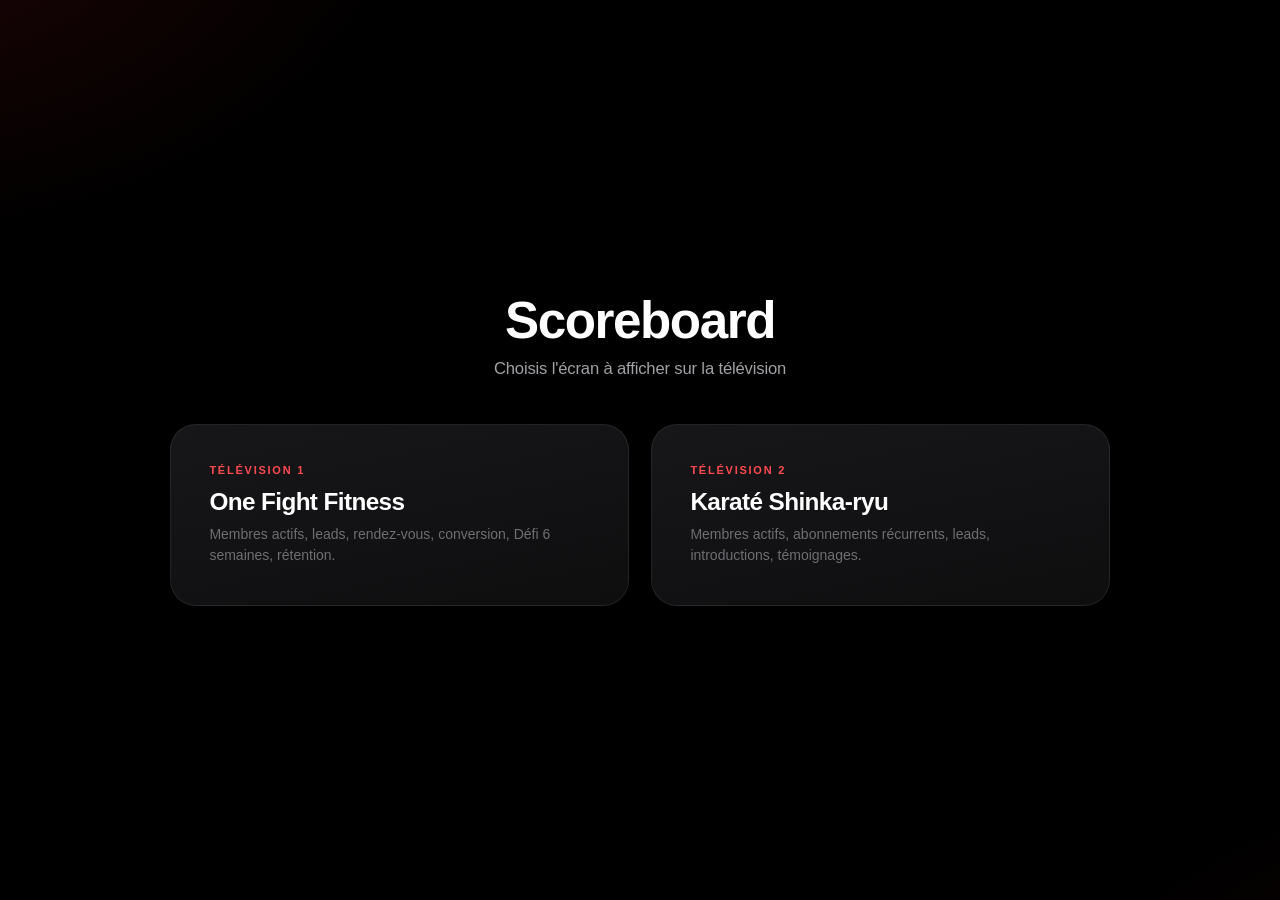
==== index.html @ 1d0366c6 "Add files via upload" ====
<!DOCTYPE html>
<html lang="fr-CA">
<head>
<meta charset="utf-8">
<meta http-equiv="Cache-Control" content="no-cache, no-store, must-revalidate">
<meta http-equiv="Pragma" content="no-cache">
<meta http-equiv="Expires" content="0">
<meta name="viewport" content="width=device-width, initial-scale=1">
<title>Scoreboard — Karaté Fitness Charlesbourg</title>
<link rel="stylesheet" href="style.css?v=5">
</head>
<body class="is-index">

<div class="index-wrap">
  <div class="index-inner">
    <h1>Scoreboard</h1>
    <div class="subtitle">Choisis l'écran à afficher sur la télévision</div>

    <div class="choices">
      <a class="choice" href="fitness.html">
        <div class="eyebrow">Télévision 1</div>
        <h3>One Fight Fitness</h3>
        <p>Membres actifs, leads, rendez-vous, conversion, Défi 6 semaines, rétention.</p>
      </a>

      <a class="choice" href="karate.html">
        <div class="eyebrow">Télévision 2</div>
        <h3>Karaté Shinka-ryu</h3>
        <p>Membres actifs, abonnements récurrents, leads, introductions, témoignages.</p>
      </a>
    </div>
  </div>
</div>

</body>
</html>
---- style.css ----
/* ============================================================
   One Fight Fitness — TV Dashboard
   Palette : noir / rouge / gris / blanc
   ============================================================ */

:root {
  --black:      #000000;
  --surface:    #0e0e0f;
  --surface-2:  #17171a;
  --border:     rgba(255,255,255,0.08);
  --border-hi:  rgba(255,255,255,0.16);

  --red:        #E8232A;
  --red-soft:   #FF4A50;
  --red-glow:   rgba(232,35,42,0.28);

  --white:      #FFFFFF;
  --grey-1:     #A1A1A6;
  --grey-2:     #6E6E73;
  --grey-3:     #48484A;

  --green:      #30D158;
  --amber:      #FFD426;

  --radius:     26px;
  --radius-sm:  16px;

  --font: -apple-system, BlinkMacSystemFont, "SF Pro Display", "SF Pro Text",
          "Helvetica Neue", "Inter", "Segoe UI", Roboto, Arial, sans-serif;
}

* { margin: 0; padding: 0; box-sizing: border-box; }

html, body {
  height: 100%;
  background: var(--black);
  color: var(--white);
  font-family: var(--font);
  -webkit-font-smoothing: antialiased;
  overflow: hidden;
  cursor: none;                 /* écran de contrôle : pas de curseur */
}

body.is-index { overflow: auto; cursor: auto; }

/* ---------- Fond : halo rouge subtil ---------- */
body::before {
  content: "";
  position: fixed;
  inset: -30%;
  background:
    radial-gradient(45% 45% at 12% 8%,  rgba(232,35,42,0.16) 0%, transparent 62%),
    radial-gradient(40% 40% at 92% 96%, rgba(232,35,42,0.09) 0%, transparent 60%);
  pointer-events: none;
  z-index: 0;
}

.shell {
  position: relative;
  z-index: 1;
  height: 100%;
  display: flex;
  flex-direction: column;
  padding: clamp(16px, 1.9vw, 38px) clamp(18px, 2.2vw, 44px);
  gap: clamp(9px, 1.15vw, 22px);
}

/* ================= HEADER ================= */

.head {
  display: flex;
  align-items: center;
  justify-content: space-between;
  gap: 24px;
  flex-shrink: 0;
}

.head-left { display: flex; align-items: center; gap: clamp(14px, 1.4vw, 24px); }

.mark {
  width: clamp(32px, 2.9vw, 52px);
  height: clamp(32px, 2.9vw, 52px);
  border-radius: 30%;
  background: linear-gradient(150deg, var(--red-soft), var(--red) 55%, #8E0F14);
  box-shadow: 0 0 34px var(--red-glow);
  display: grid;
  place-items: center;
  flex-shrink: 0;
}
.mark svg { width: 58%; height: 58%; }

.titles { display: flex; flex-direction: column; gap: 2px; }

h1 {
  font-size: clamp(19px, 2.05vw, 38px);
  font-weight: 700;
  letter-spacing: -0.028em;
  line-height: 1.05;
}

.subtitle {
  font-size: clamp(10px, 0.9vw, 17px);
  font-weight: 500;
  color: var(--grey-1);
  letter-spacing: -0.01em;
}

.head-right {
  display: flex;
  align-items: center;
  gap: clamp(12px, 1.2vw, 22px);
}

.week-pill {
  display: flex;
  flex-direction: column;
  align-items: flex-end;
  gap: 3px;
  padding: clamp(7px, 0.6vw, 12px) clamp(13px, 1.2vw, 23px);
  background: var(--surface-2);
  border: 1px solid var(--border);
  border-radius: 999px;
}
.week-pill .k {
  font-size: clamp(9px, 0.66vw, 12px);
  font-weight: 700;
  letter-spacing: 0.14em;
  text-transform: uppercase;
  color: var(--grey-2);
}
.week-pill .v {
  font-size: clamp(13px, 1.2vw, 23px);
  font-weight: 700;
  letter-spacing: -0.02em;
}

.clock {
  text-align: right;
  min-width: 4.6em;
}
.clock .t {
  font-size: clamp(19px, 1.75vw, 34px);
  font-weight: 300;
  letter-spacing: -0.03em;
  font-variant-numeric: tabular-nums;
  line-height: 1;
}
.clock .d {
  font-size: clamp(10px, 0.78vw, 15px);
  color: var(--grey-2);
  font-weight: 500;
  text-transform: capitalize;
  margin-top: 3px;
}

/* ================= GRILLE KPI ================= */

/* ---------- 3 rangées de hauteur égale (calibré TV 50 pouces) ---------- */
.rows {
  flex: 1;
  display: flex;
  flex-direction: column;
  gap: clamp(7px, 0.9vw, 18px);
  min-height: 0;
}
.row {
  flex: 1;
  display: flex;
  gap: clamp(7px, 0.9vw, 18px);
  min-height: 0;
}

.card {
  flex: 1;
  min-width: 0;
  position: relative;
  background: linear-gradient(168deg, var(--surface-2) 0%, var(--surface) 100%);
  border: 1px solid var(--border);
  border-radius: clamp(12px, 1.1vw, 22px);
  padding: clamp(10px, 1.05vw, 22px) clamp(11px, 1.15vw, 24px);
  display: flex;
  flex-direction: column;
  justify-content: space-between;
  overflow: hidden;
}
.card.todo { border-style: dashed; border-color: rgba(255,255,255,0.2); }

/* liseré d'état en haut de la carte */
.card::after {
  content: "";
  position: absolute;
  top: 0; left: 0; right: 0;
  height: clamp(2px, 0.2vw, 4px);
  background: var(--grey-3);
  opacity: 0.9;
}
.card.ok::after      { background: var(--green); box-shadow: 0 0 20px rgba(48,209,88,0.5); }
.card.close::after   { background: var(--amber); box-shadow: 0 0 20px rgba(255,212,38,0.45); }
.card.miss::after    { background: var(--red);   box-shadow: 0 0 20px var(--red-glow); }
.card.none::after    { background: var(--grey-3); }

.card-label {
  font-size: clamp(9px, 0.82vw, 16px);
  font-weight: 600;
  letter-spacing: 0.045em;
  text-transform: uppercase;
  color: var(--grey-1);
  line-height: 1.2;
}

.tag {
  display: inline-block;
  margin-left: clamp(4px, 0.42vw, 8px);
  padding: 1px clamp(4px, 0.45vw, 9px);
  border-radius: 999px;
  background: rgba(255,255,255,0.08);
  border: 1px solid var(--border);
  color: #8e8e93;
  font-size: 0.8em;
  font-weight: 700;
  letter-spacing: 0.02em;
  text-transform: none;
  vertical-align: middle;
  white-space: nowrap;
}
.tag.calc { background: rgba(232,35,42,0.14); border-color: rgba(232,35,42,0.32); color: #FF7A7F; }
.tag.warn { background: rgba(255,212,38,0.13); border-color: rgba(255,212,38,0.30); color: var(--amber); }

.card-value {
  display: flex;
  align-items: baseline;
  gap: 0.28em;
  margin: clamp(2px, 0.3vw, 7px) 0;
}
.value {
  font-size: clamp(26px, 3.85vw, 76px);
  font-weight: 700;
  letter-spacing: -0.045em;
  line-height: 0.92;
  font-variant-numeric: tabular-nums;
}
.value.empty { color: var(--grey-3); font-weight: 400; }

.delta {
  font-size: clamp(10px, 0.88vw, 17px);
  font-weight: 700;
  letter-spacing: -0.01em;
  font-variant-numeric: tabular-nums;
  white-space: nowrap;
}
.delta.up   { color: var(--green); }
.delta.down { color: var(--red-soft); }
.delta.flat { color: var(--grey-2); }

.card-foot { display: flex; flex-direction: column; gap: clamp(3px, 0.4vw, 8px); }

.goal-row {
  display: flex;
  align-items: baseline;
  justify-content: space-between;
  gap: 10px;
  font-size: clamp(9px, 0.72vw, 14px);
  font-weight: 600;
  color: var(--grey-2);
  letter-spacing: 0.01em;
}
.goal-row .txt { overflow: hidden; text-overflow: ellipsis; white-space: nowrap; }
.goal-row .pct { color: var(--white); font-variant-numeric: tabular-nums; flex-shrink: 0; }

.bar {
  height: clamp(3px, 0.38vw, 7px);
  background: rgba(255,255,255,0.07);
  border-radius: 999px;
  overflow: hidden;
}
.bar > i {
  display: block;
  height: 100%;
  width: 0;
  border-radius: 999px;
  background: var(--grey-3);
  transition: width 1.1s cubic-bezier(0.22, 1, 0.36, 1);
}
.card.ok    .bar > i { background: linear-gradient(90deg, #1E9E43, var(--green)); }
.card.close .bar > i { background: linear-gradient(90deg, #C9A200, var(--amber)); }
.card.miss  .bar > i { background: linear-gradient(90deg, #8E0F14, var(--red)); }

/* ================= FOOTER ================= */

.foot {
  display: flex;
  align-items: center;
  justify-content: space-between;
  gap: 18px;
  flex-shrink: 0;
  font-size: clamp(9px, 0.72vw, 14px);
  color: var(--grey-2);
  font-weight: 500;
  letter-spacing: 0.01em;
}

.legend { display: flex; align-items: center; gap: clamp(12px, 1.2vw, 26px); }
.legend span { display: flex; align-items: center; gap: 7px; }
.legend i {
  width: 9px; height: 9px; border-radius: 50%;
  display: inline-block;
}
.legend .g { background: var(--green); }
.legend .a { background: var(--amber); }
.legend .r { background: var(--red); }

.sync { display: flex; align-items: center; gap: 9px; }
.dot {
  width: 8px; height: 8px; border-radius: 50%;
  background: var(--green);
  box-shadow: 0 0 10px rgba(48,209,88,0.85);
  animation: pulse 2.6s ease-in-out infinite;
}
.dot.err { background: var(--red); box-shadow: 0 0 10px var(--red-glow); animation: none; }
@keyframes pulse { 0%,100% { opacity: 1; } 50% { opacity: 0.28; } }

/* ================= ÉTATS ================= */

.overlay {
  position: fixed;
  inset: 0;
  z-index: 50;
  display: grid;
  place-items: center;
  background: rgba(0,0,0,0.94);
  padding: 40px;
  text-align: center;
}
.overlay[hidden] { display: none; }
.overlay .box { max-width: 780px; display: flex; flex-direction: column; gap: 16px; }
.overlay h2 { font-size: clamp(22px, 2.2vw, 40px); font-weight: 700; letter-spacing: -0.03em; }
.overlay p  { font-size: clamp(13px, 1.1vw, 20px); color: var(--grey-1); line-height: 1.6; }
.overlay code {
  font-family: ui-monospace, "SF Mono", Menlo, monospace;
  background: var(--surface-2);
  border: 1px solid var(--border);
  padding: 3px 8px;
  border-radius: 7px;
  font-size: 0.92em;
  color: var(--red-soft);
}
.spinner {
  width: 46px; height: 46px;
  margin: 0 auto;
  border: 3px solid rgba(255,255,255,0.12);
  border-top-color: var(--red);
  border-radius: 50%;
  animation: spin 0.85s linear infinite;
}
@keyframes spin { to { transform: rotate(360deg); } }

/* apparition douce des rangées */
.row { animation: rise 0.6s cubic-bezier(0.22,1,0.36,1) both; }
.row:nth-child(1) { animation-delay: .02s; }
.row:nth-child(2) { animation-delay: .09s; }
.row:nth-child(3) { animation-delay: .16s; }
@keyframes rise { from { opacity: 0; transform: translateY(16px) scale(0.985); } }

/* ---------- portrait / petits écrans ---------- */
@media (max-aspect-ratio: 1/1) {
  .clock { display: none; }
  .row { flex-wrap: wrap; }
}
@media (max-width: 640px) {
  .row { flex-direction: column; }
  .rows { gap: 10px; }
  .card { min-height: 120px; }
  body, html { overflow: auto; }
  .shell { height: auto; }
}

/* ================= PAGE D'ACCUEIL ================= */

.index-wrap {
  position: relative; z-index: 1;
  min-height: 100%;
  display: grid; place-items: center;
  padding: 8vh 6vw;
}
.index-inner { width: 100%; max-width: 940px; text-align: center; }
.index-inner h1 { font-size: clamp(30px, 4vw, 62px); margin-bottom: 12px; }
.index-inner .subtitle { margin-bottom: clamp(30px, 5vh, 60px); font-size: clamp(14px, 1.3vw, 21px); }
.choices { display: grid; grid-template-columns: repeat(auto-fit, minmax(260px, 1fr)); gap: 22px; }
.choice {
  display: block;
  text-decoration: none;
  color: var(--white);
  background: linear-gradient(168deg, var(--surface-2), var(--surface));
  border: 1px solid var(--border);
  border-radius: var(--radius);
  padding: clamp(28px, 3vw, 48px);
  text-align: left;
  transition: transform .28s cubic-bezier(.22,1,.36,1), border-color .28s;
}
.choice:hover { transform: translateY(-5px); border-color: var(--border-hi); }
.choice .eyebrow {
  font-size: 11px; font-weight: 700; letter-spacing: .16em;
  text-transform: uppercase; color: var(--red-soft); margin-bottom: 12px;
}
.choice h3 { font-size: clamp(20px, 1.9vw, 30px); font-weight: 700; letter-spacing: -.025em; margin-bottom: 8px; }
.choice p { font-size: 14px; color: var(--grey-2); line-height: 1.55; }
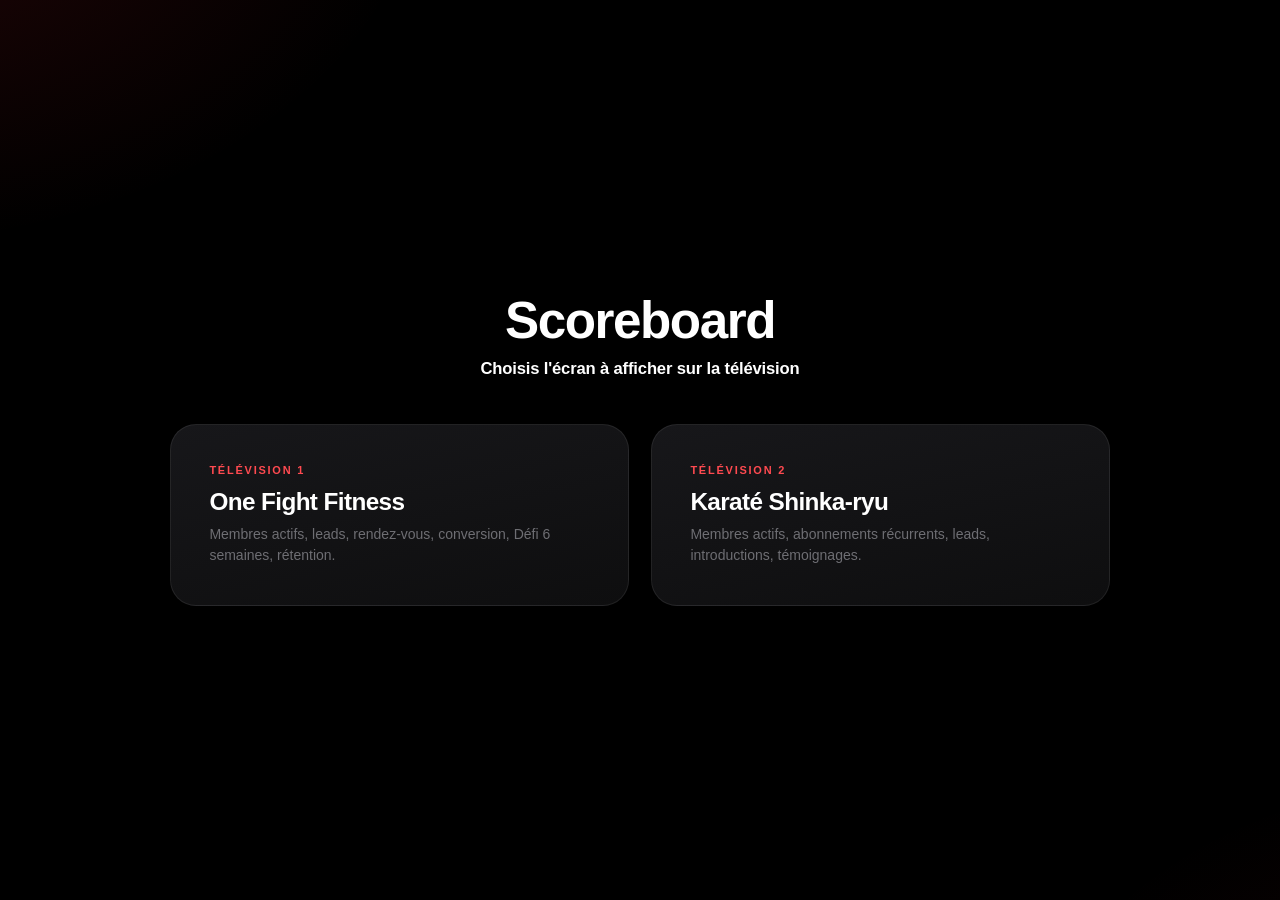
==== commit e11e2ec9: "Add files via upload" ====
--- a/index.html
+++ b/index.html
@@ -7,7 +7,7 @@
 <meta http-equiv="Expires" content="0">
 <meta name="viewport" content="width=device-width, initial-scale=1">
 <title>Scoreboard — Karaté Fitness Charlesbourg</title>
-<link rel="stylesheet" href="style.css?v=5">
+<link rel="stylesheet" href="style.css?v=8">
 </head>
 <body class="is-index">
 
--- a/style.css
+++ b/style.css
@@ -100,8 +100,8 @@
 
 .subtitle {
   font-size: clamp(10px, 0.9vw, 17px);
-  font-weight: 500;
-  color: var(--grey-1);
+  font-weight: 600;
+  color: var(--white);
   letter-spacing: -0.01em;
 }
 
@@ -126,12 +126,12 @@
   font-weight: 700;
   letter-spacing: 0.14em;
   text-transform: uppercase;
-  color: var(--grey-2);
+  color: var(--grey-1);
 }
 .week-pill .v {
   font-size: clamp(13px, 1.2vw, 23px);
   font-weight: 700;
-  letter-spacing: -0.02em;
+  letter-spacing: 0.005em;
 }
 
 .clock {
@@ -141,13 +141,13 @@
 .clock .t {
   font-size: clamp(19px, 1.75vw, 34px);
   font-weight: 300;
-  letter-spacing: -0.03em;
+  letter-spacing: 0;
   font-variant-numeric: tabular-nums;
   line-height: 1;
 }
 .clock .d {
   font-size: clamp(10px, 0.78vw, 15px);
-  color: var(--grey-2);
+  color: var(--grey-1);
   font-weight: 500;
   text-transform: capitalize;
   margin-top: 3px;
@@ -201,10 +201,10 @@
 
 .card-label {
   font-size: clamp(9px, 0.82vw, 16px);
-  font-weight: 600;
-  letter-spacing: 0.045em;
+  font-weight: 800;
+  letter-spacing: 0.05em;
   text-transform: uppercase;
-  color: var(--grey-1);
+  color: var(--white);
   line-height: 1.2;
 }
 
@@ -213,9 +213,9 @@
   margin-left: clamp(4px, 0.42vw, 8px);
   padding: 1px clamp(4px, 0.45vw, 9px);
   border-radius: 999px;
-  background: rgba(255,255,255,0.08);
-  border: 1px solid var(--border);
-  color: #8e8e93;
+  background: rgba(255,255,255,0.12);
+  border: 1px solid var(--border-hi);
+  color: var(--white);
   font-size: 0.8em;
   font-weight: 700;
   letter-spacing: 0.02em;
@@ -229,22 +229,33 @@
 .card-value {
   display: flex;
   align-items: baseline;
-  gap: 0.28em;
+  gap: 0.22em;
   margin: clamp(2px, 0.3vw, 7px) 0;
+  min-width: 0;
+  padding-right: 0.1em;   /* garde l'écart hebdomadaire à distance du bord */
 }
 .value {
   font-size: clamp(26px, 3.85vw, 76px);
   font-weight: 700;
-  letter-spacing: -0.045em;
+  letter-spacing: 0.012em;
   line-height: 0.92;
   font-variant-numeric: tabular-nums;
 }
 .value.empty { color: var(--grey-3); font-weight: 400; }
 
+/* symbole % ou $ : un peu plus petit que le chiffre */
+.unit {
+  font-size: 0.62em;
+  font-weight: 700;
+  margin-left: 0.1em;
+  letter-spacing: 0;
+}
+.delta .unit { font-size: 0.78em; margin-left: 0.18em; }
+
 .delta {
   font-size: clamp(10px, 0.88vw, 17px);
   font-weight: 700;
-  letter-spacing: -0.01em;
+  letter-spacing: 0.01em;
   font-variant-numeric: tabular-nums;
   white-space: nowrap;
 }
@@ -259,9 +270,9 @@
   align-items: baseline;
   justify-content: space-between;
   gap: 10px;
-  font-size: clamp(9px, 0.72vw, 14px);
-  font-weight: 600;
-  color: var(--grey-2);
+  font-size: clamp(11px, 0.92vw, 18px);
+  font-weight: 700;
+  color: var(--white);
   letter-spacing: 0.01em;
 }
 .goal-row .txt { overflow: hidden; text-overflow: ellipsis; white-space: nowrap; }
@@ -293,9 +304,9 @@
   justify-content: space-between;
   gap: 18px;
   flex-shrink: 0;
-  font-size: clamp(9px, 0.72vw, 14px);
-  color: var(--grey-2);
-  font-weight: 500;
+  font-size: clamp(10px, 0.78vw, 15px);
+  color: var(--grey-1);
+  font-weight: 600;
   letter-spacing: 0.01em;
 }
 
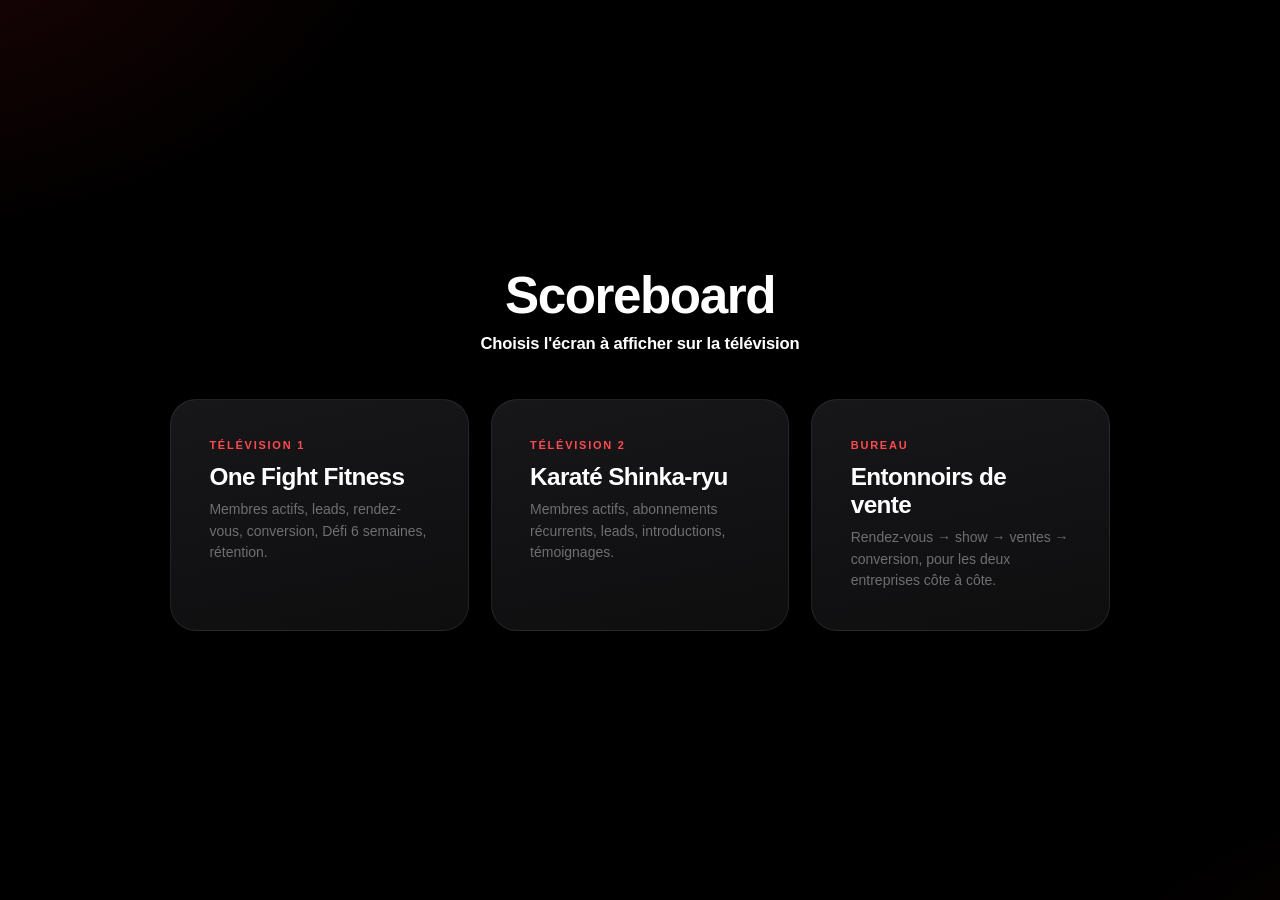
==== commit f90c9754: "Add files via upload" ====
--- a/index.html
+++ b/index.html
@@ -7,7 +7,7 @@
 <meta http-equiv="Expires" content="0">
 <meta name="viewport" content="width=device-width, initial-scale=1">
 <title>Scoreboard — Karaté Fitness Charlesbourg</title>
-<link rel="stylesheet" href="style.css?v=8">
+<link rel="stylesheet" href="style.css?v=14">
 </head>
 <body class="is-index">
 
@@ -28,6 +28,11 @@
         <h3>Karaté Shinka-ryu</h3>
         <p>Membres actifs, abonnements récurrents, leads, introductions, témoignages.</p>
       </a>
+      <a class="choice" href="bureau.html">
+        <div class="eyebrow">Bureau</div>
+        <h3>Entonnoirs de vente</h3>
+        <p>Rendez-vous → show → ventes → conversion, pour les deux entreprises côte à côte.</p>
+      </a>
     </div>
   </div>
 </div>
--- a/style.css
+++ b/style.css
@@ -55,14 +55,31 @@
   z-index: 0;
 }
 
+/* Le contenu ne s'étire pas d'un bord à l'autre de la télévision : il est
+   plafonné puis centré, avec des marges noires égales de chaque côté.
+   Sur un 50 pouces (1920 px) cela laisse environ 180 px de chaque côté et
+   resserre chaque tuile d'à peu près 20 %.                              */
 .shell {
   position: relative;
   z-index: 1;
   height: 100%;
+  width: 100%;
+  max-width: 1560px;
+  margin: 0 auto;
   display: flex;
   flex-direction: column;
-  padding: clamp(16px, 1.9vw, 38px) clamp(18px, 2.2vw, 44px);
+  padding: clamp(16px, 1.9vw, 38px) clamp(18px, 1.6vw, 32px);
   gap: clamp(9px, 1.15vw, 22px);
+}
+
+/* au-delà de la largeur plafond, les polices calées en vw continueraient de
+   grossir alors que les tuiles, elles, ne bougent plus : on les fige. */
+@media (min-width: 1560px) {
+  .value      { font-size: 62px; }
+  .row > .card:first-child:nth-last-child(5) .value,
+  .row > .card:first-child:nth-last-child(5) ~ .card .value { font-size: 56px; }
+  .row > .card:first-child:nth-last-child(6) .value,
+  .row > .card:first-child:nth-last-child(6) ~ .card .value { font-size: 47px; }
 }
 
 /* ================= HEADER ================= */
@@ -105,6 +122,32 @@
   letter-spacing: -0.01em;
 }
 
+/* pastille d'avertissement : saisie incomplète pour la semaine affichée */
+.warn-pill {
+  display: inline-block;
+  margin-left: clamp(6px, 0.6vw, 12px);
+  padding: 2px clamp(7px, 0.7vw, 13px);
+  border-radius: 999px;
+  background: rgba(255,212,38,0.15);
+  border: 1px solid rgba(255,212,38,0.4);
+  color: var(--amber);
+  font-size: 0.82em;
+  font-weight: 800;
+  letter-spacing: 0.01em;
+  vertical-align: middle;
+  white-space: nowrap;
+}
+.warn-pill.bad {
+  background: rgba(232,35,42,0.16);
+  border-color: rgba(232,35,42,0.45);
+  color: var(--red-soft);
+}
+.warn-pill[hidden] { display: none; }
+
+/* tuile dont la valeur ne vient pas de la semaine affichée */
+.card.stale .value { color: var(--grey-1); }
+.card.stale::after { background: var(--grey-3); box-shadow: none; }
+
 .head-right {
   display: flex;
   align-items: center;
@@ -236,6 +279,7 @@
 }
 .value {
   font-size: clamp(26px, 3.85vw, 76px);
+  /* la taille suit le nombre de tuiles de la rangée (voir plus bas) */
   font-weight: 700;
   letter-spacing: 0.012em;
   line-height: 0.92;
@@ -295,6 +339,42 @@
 .card.ok    .bar > i { background: linear-gradient(90deg, #1E9E43, var(--green)); }
 .card.close .bar > i { background: linear-gradient(90deg, #C9A200, var(--amber)); }
 .card.miss  .bar > i { background: linear-gradient(90deg, #8E0F14, var(--red)); }
+
+/* ---------- densité : plus de tuiles dans une rangée = chiffre ajusté ----------
+   Le sélecteur compte les enfants de .row et réduit la valeur en conséquence,
+   pour qu'une rangée de 6 reste lisible sans déborder.                       */
+.row > .card:nth-child(5):last-child ~ .card,
+.row > .card:first-child:nth-last-child(5),
+.row > .card:first-child:nth-last-child(5) ~ .card { }
+
+/* rangée de 5 tuiles */
+.row > .card:first-child:nth-last-child(5) .value,
+.row > .card:first-child:nth-last-child(5) ~ .card .value {
+  font-size: clamp(24px, 3.5vw, 68px);
+}
+
+/* rangée de 6 tuiles */
+.row > .card:first-child:nth-last-child(6) .value,
+.row > .card:first-child:nth-last-child(6) ~ .card .value {
+  font-size: clamp(21px, 3vw, 58px);
+}
+.row > .card:first-child:nth-last-child(6) .card-label,
+.row > .card:first-child:nth-last-child(6) ~ .card .card-label {
+  font-size: clamp(8px, 0.74vw, 14px);
+  letter-spacing: 0.03em;
+}
+.row > .card:first-child:nth-last-child(6) .goal-row,
+.row > .card:first-child:nth-last-child(6) ~ .card .goal-row {
+  font-size: clamp(9px, 0.78vw, 15px);
+}
+.row > .card:first-child:nth-last-child(6) .delta,
+.row > .card:first-child:nth-last-child(6) ~ .card .delta {
+  font-size: clamp(9px, 0.76vw, 15px);
+}
+.row > .card:first-child:nth-last-child(6),
+.row > .card:first-child:nth-last-child(6) ~ .card {
+  padding: clamp(8px, 0.85vw, 18px) clamp(9px, 0.92vw, 19px);
+}
 
 /* ================= FOOTER ================= */
 
